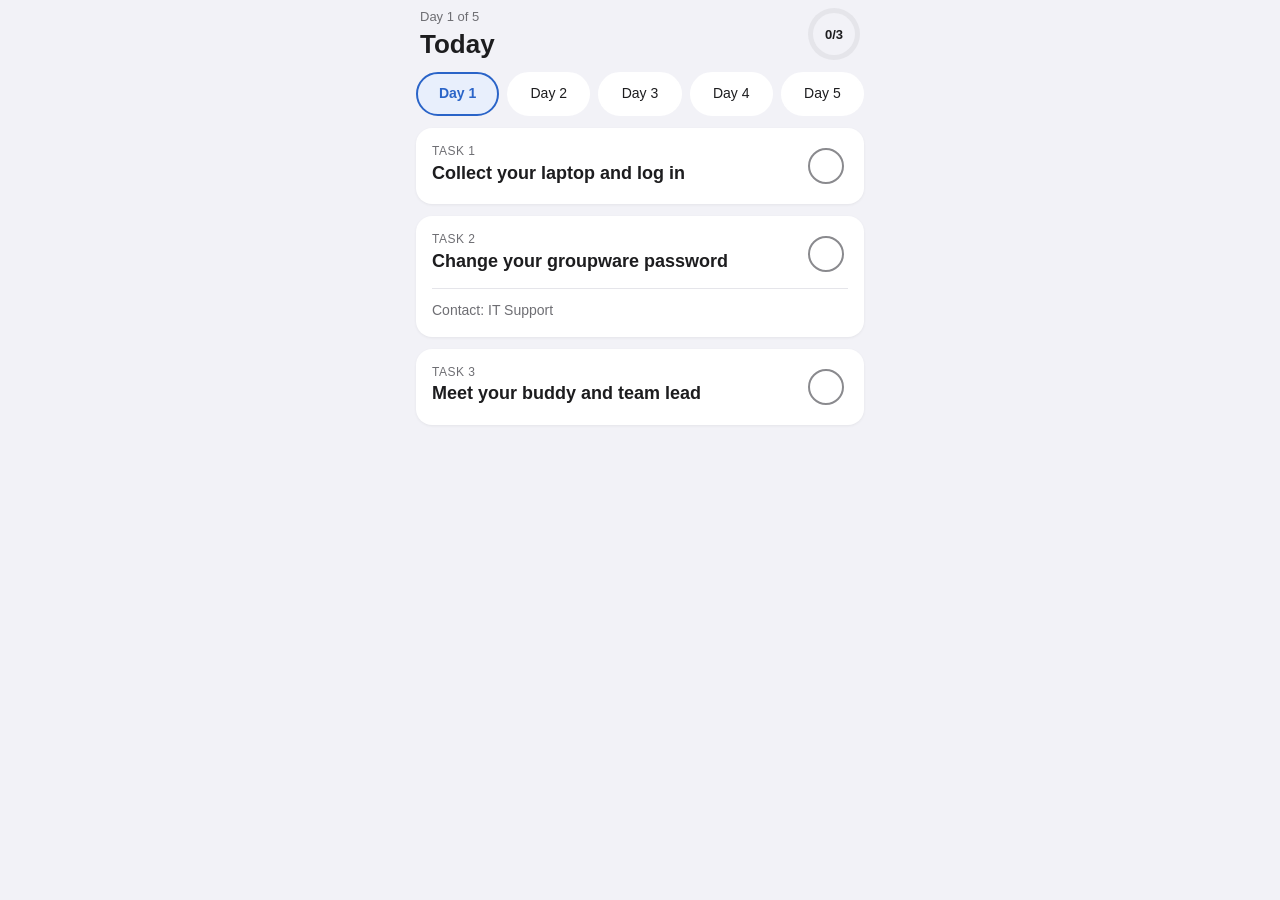
==== app/index.html @ 4162fb1a "Add first-week guide v1 app, planning docs and research so new hires see today's tasks and who to as" ====
<!doctype html>
<html lang="en">
<head>
<meta charset="utf-8">
<meta name="viewport" content="width=device-width, initial-scale=1">
<title>First-week guide</title>
<link rel="stylesheet" href="style.css">
</head>
<body>
<main class="page">
  <section id="view-today" aria-labelledby="today-title">
    <header class="head">
      <div>
        <div class="small" id="day-header">Day 1 of 5</div>
        <h1 id="today-title">Today</h1>
      </div>
      <div class="ring" id="ring" role="img" aria-label="0 of 0 tasks done"><span id="ring-count" aria-hidden="true">0/0</span></div>
    </header>

    <nav class="days" aria-label="Pick a day" id="day-buttons"></nav>

    <div class="cards" id="task-list"></div>
  </section>

  <!-- S4 Who do I ask? (open with index.html#ask) -->
  <section id="view-ask" aria-labelledby="ask-title" hidden>
    <header class="head">
      <div>
        <a class="back" href="#">← Today</a>
        <h1 id="ask-title" tabindex="-1">Who do I ask?</h1>
      </div>
    </header>
    <div class="search">
      <label class="small" for="ask-filter">Filter by topic or keyword</label>
      <input id="ask-filter" type="search" autocomplete="off" placeholder="e.g. card">
    </div>
    <p class="sr-only" id="ask-count" role="status" aria-live="polite"></p>
    <div class="cards" id="ask-list"></div>
  </section>

  <!-- S5 Topic guide (open with index.html#topic/<answer_id>) -->
  <section id="view-topic" aria-labelledby="topic-title" hidden>
    <header class="head">
      <div class="nav-row">
        <a class="back" href="#ask">← Who do I ask?</a>
        <a class="back" href="#">Today</a>
      </div>
    </header>
    <div class="cards">
      <article class="card" id="topic-card"></article>
    </div>
  </section>
</main>
<script src="content.js"></script>
<script src="app.js"></script>
</body>
</html>
---- app/style.css ----
/* Tokens exactly as in DESIGN.md section 1. No other colors. */
:root {
  --ink: #1d1d1f;
  --muted: #6e6e73;
  --accent: #2a64c8;
  --accent-soft: #e8effc;
  --done: #1e7e34;
  --bg: #f2f2f7;
  --surface: #ffffff;
  --line: #e5e5ea;
  --control: #8a8a8e;
}

* { box-sizing: border-box; margin: 0; padding: 0; }

body {
  font-family: -apple-system, "Segoe UI", Roboto, sans-serif;
  background: var(--bg);
  color: var(--ink);
}

.page { max-width: 480px; margin: 0 auto; padding-bottom: 24px; }

:focus-visible { outline: 2px solid var(--accent); outline-offset: 2px; }

/* Header */
.head {
  display: flex; justify-content: space-between; align-items: center; gap: 12px;
  padding: 8px 20px 12px;
}
.small { font-size: 13px; line-height: 1.4; color: var(--muted); }
h1 { font-size: 26px; font-weight: 700; line-height: 1.2; margin-top: 2px; }

.ring {
  flex: none; position: relative; width: 52px; height: 52px; border-radius: 50%;
  display: grid; place-items: center;
  background: conic-gradient(var(--done) var(--p, 0%), var(--line) 0);
}
.ring::before { content: ""; position: absolute; inset: 5px; border-radius: 50%; background: var(--bg); }
.ring span { position: relative; font-size: 13px; font-weight: 600; line-height: 1; color: var(--ink); }

/* Day 1–5 buttons */
.days { display: grid; grid-template-columns: repeat(5, 1fr); gap: 8px; padding: 0 16px 12px; }
.days button {
  min-height: 44px; padding: 8px 2px; border-radius: 999px;
  border: 2px solid var(--surface); background: var(--surface); color: var(--ink);
  font: inherit; font-size: 14px; line-height: 1.4; cursor: pointer;
}
.days button[aria-pressed="true"] {
  background: var(--accent-soft); color: var(--accent); border-color: var(--accent); font-weight: 700;
}

/* Task cards */
.cards { display: grid; gap: 12px; padding: 0 16px; }
.card {
  background: var(--surface); border-radius: 16px; padding: 16px;
  box-shadow: 0 1px 3px rgba(0, 0, 0, .06);
}
.card .top { display: flex; align-items: flex-start; gap: 12px; }
.label { font-size: 12px; line-height: 1.3; text-transform: uppercase; letter-spacing: .04em; color: var(--muted); }
.card h2 { font-size: 18px; font-weight: 600; line-height: 1.3; margin-top: 2px; color: var(--ink); }
.card.done h2 { color: var(--muted); text-decoration: line-through; }
.contact {
  margin-top: 12px; padding-top: 12px; border-top: 1px solid var(--line);
  font-size: 14px; line-height: 1.4; color: var(--muted);
}
.empty { font-size: 14px; line-height: 1.4; color: var(--muted); }

/* Check button: 36 px visible circle inside a 44 px tap area */
.check {
  flex: none; margin-left: auto; width: 44px; height: 44px;
  display: grid; place-items: center;
  border: 0; background: transparent; cursor: pointer;
}
.check span {
  width: 36px; height: 36px; border-radius: 50%;
  display: grid; place-items: center;
  border: 2px solid var(--control); background: var(--surface);
  color: transparent; font-size: 18px; line-height: 1;
}
/* S4 Who do I ask? / S5 Topic guide */
[hidden] { display: none !important; }
.sr-only {
  position: absolute; width: 1px; height: 1px; overflow: hidden;
  clip: rect(0 0 0 0); white-space: nowrap;
}
.nav-row { display: flex; justify-content: space-between; gap: 12px; width: 100%; }
.head > .nav-row { flex: 1; }
.back {
  display: inline-flex; align-items: center; min-height: 44px;
  font-size: 14px; line-height: 1.4; color: var(--accent); text-decoration: none;
}
.search { display: grid; gap: 2px; padding: 0 16px 12px; }
.search input {
  min-height: 44px; padding: 8px 12px; border-radius: 12px;
  border: 2px solid var(--control); background: var(--surface); color: var(--ink);
  font: inherit; font-size: 16px; line-height: 1.4;
}
.topic {
  display: block; width: 100%; text-align: left; cursor: pointer;
  border: 0; font: inherit; color: inherit; text-decoration: none;
}
.topic .go { font-size: 14px; line-height: 1.4; color: var(--accent); }
.topic .contact { display: flex; justify-content: space-between; gap: 12px; }
.answer { margin-top: 8px; font-size: 14px; line-height: 1.4; color: var(--ink); }
.meta { margin-top: 12px; padding-top: 12px; border-top: 1px solid var(--line); display: grid; gap: 2px; }
.meta p { font-size: 14px; line-height: 1.4; color: var(--muted); }
.meta strong { color: var(--ink); font-weight: 600; }
.chip {
  display: inline-block; margin-top: 8px; padding: 2px 12px; border-radius: 999px;
  background: var(--accent-soft); color: var(--accent); font-size: 14px; line-height: 1.4;
}

.check[aria-pressed="true"] span { background: var(--done); border-color: var(--done); color: var(--surface); }

/* Headings get focus on view change (for screen readers); no ring needed there. */
h1[tabindex="-1"]:focus { outline: none; }
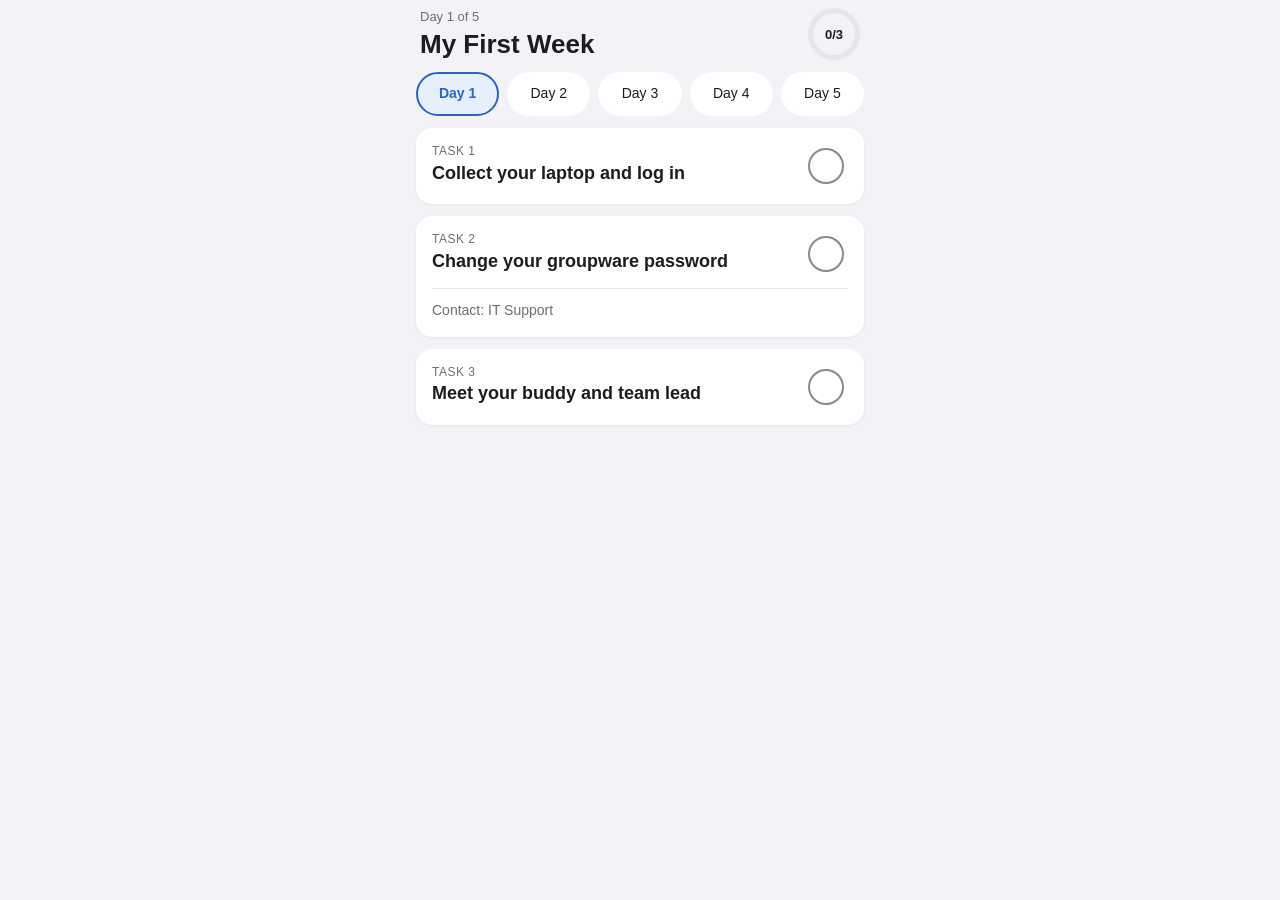
==== commit 29c00435: "Rename Today screen title to "My First Week" Co-Authored-By: Claude Opus 5.5 <noreply@anthropic.com>" ====
--- a/app/index.html
+++ b/app/index.html
@@ -12,7 +12,7 @@
     <header class="head">
       <div>
         <div class="small" id="day-header">Day 1 of 5</div>
-        <h1 id="today-title">Today</h1>
+        <h1 id="today-title">My First Week</h1>
       </div>
       <div class="ring" id="ring" role="img" aria-label="0 of 0 tasks done"><span id="ring-count" aria-hidden="true">0/0</span></div>
     </header>
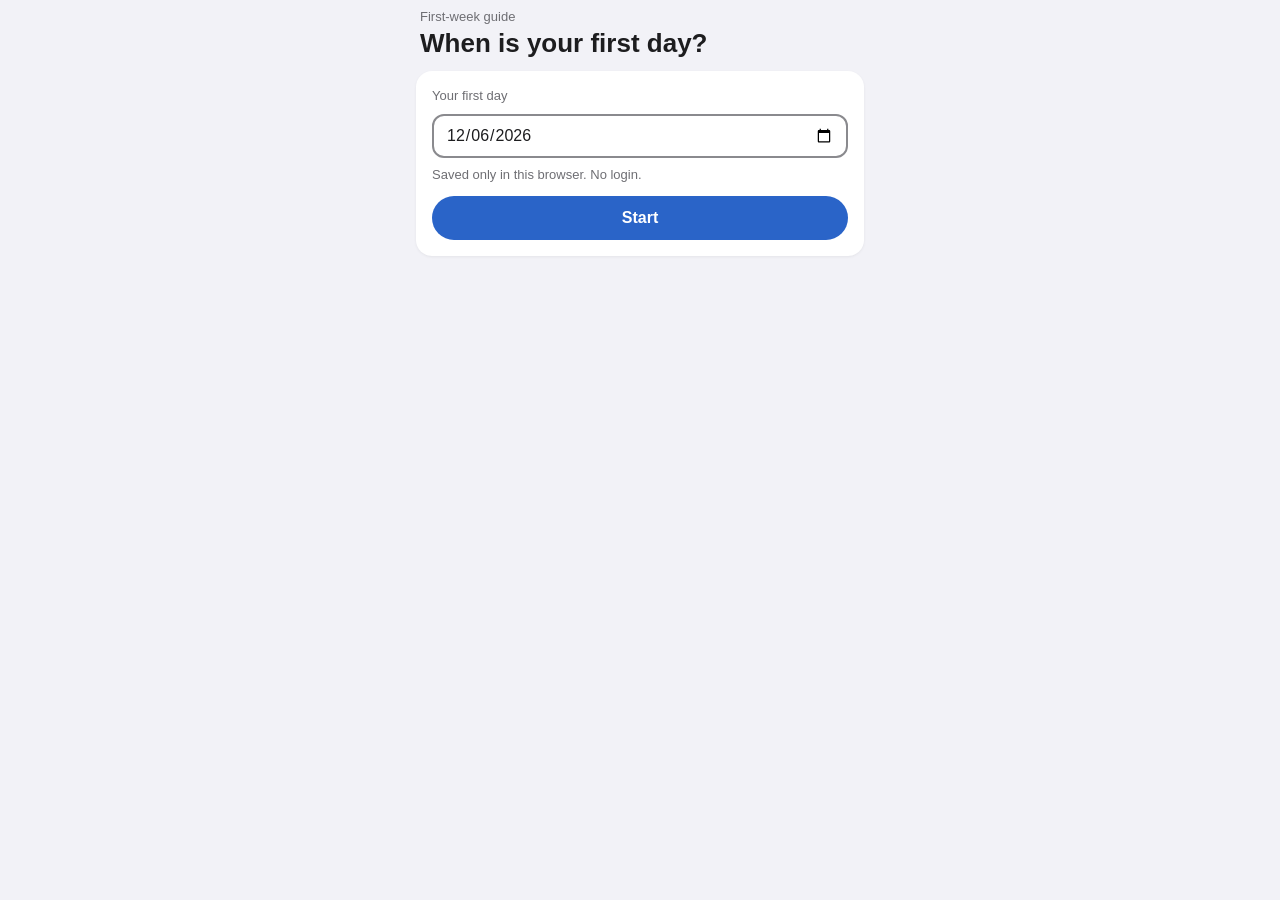
==== commit 2004c507: "Apply user-test fixes so marks stick, the page opens on today's day, and search finds related words " ====
--- a/app/index.html
+++ b/app/index.html
@@ -20,6 +20,26 @@
     <nav class="days" aria-label="Pick a day" id="day-buttons"></nav>
 
     <div class="cards" id="task-list"></div>
+
+    <p class="foot"><a class="back" href="#start">Change start date</a></p>
+  </section>
+
+  <!-- S1 Pick start date (first visit, or index.html#start) -->
+  <section id="view-start" aria-labelledby="start-title" hidden>
+    <header class="head">
+      <div>
+        <div class="small">First-week guide</div>
+        <h1 id="start-title" tabindex="-1">When is your first day?</h1>
+      </div>
+    </header>
+    <form class="cards" id="start-form">
+      <div class="card start">
+        <label class="small" for="start-date">Your first day</label>
+        <input id="start-date" type="date" required>
+        <p class="small">Saved only in this browser. No login.</p>
+        <button type="submit" class="primary">Start</button>
+      </div>
+    </form>
   </section>
 
   <!-- S4 Who do I ask? (open with index.html#ask) -->
--- a/app/style.css
+++ b/app/style.css
@@ -46,8 +46,10 @@
   border: 2px solid var(--surface); background: var(--surface); color: var(--ink);
   font: inherit; font-size: 14px; line-height: 1.4; cursor: pointer;
 }
+/* Selected day: solid fill so it stands out (user test, tester 2). Today's day keeps an outline. */
+.days button[aria-current="date"] { border-color: var(--accent); }
 .days button[aria-pressed="true"] {
-  background: var(--accent-soft); color: var(--accent); border-color: var(--accent); font-weight: 700;
+  background: var(--accent); color: var(--surface); border-color: var(--accent); font-weight: 700;
 }
 
 /* Task cards */
@@ -112,6 +114,21 @@
 }
 
 .check[aria-pressed="true"] span { background: var(--done); border-color: var(--done); color: var(--surface); }
+.label .undo { text-transform: none; letter-spacing: 0; color: var(--done); font-weight: 600; }
+
+/* S1 Pick start date */
+.start { display: grid; gap: 8px; }
+.start input {
+  min-height: 44px; padding: 8px 12px; border-radius: 12px;
+  border: 2px solid var(--control); background: var(--surface); color: var(--ink);
+  font: inherit; font-size: 16px; line-height: 1.4;
+}
+.primary {
+  min-height: 44px; margin-top: 4px; border: 0; border-radius: 999px;
+  background: var(--accent); color: var(--surface);
+  font: inherit; font-size: 16px; font-weight: 600; cursor: pointer;
+}
+.foot { padding: 8px 16px 0; text-align: center; }
 
 /* Headings get focus on view change (for screen readers); no ring needed there. */
 h1[tabindex="-1"]:focus { outline: none; }
